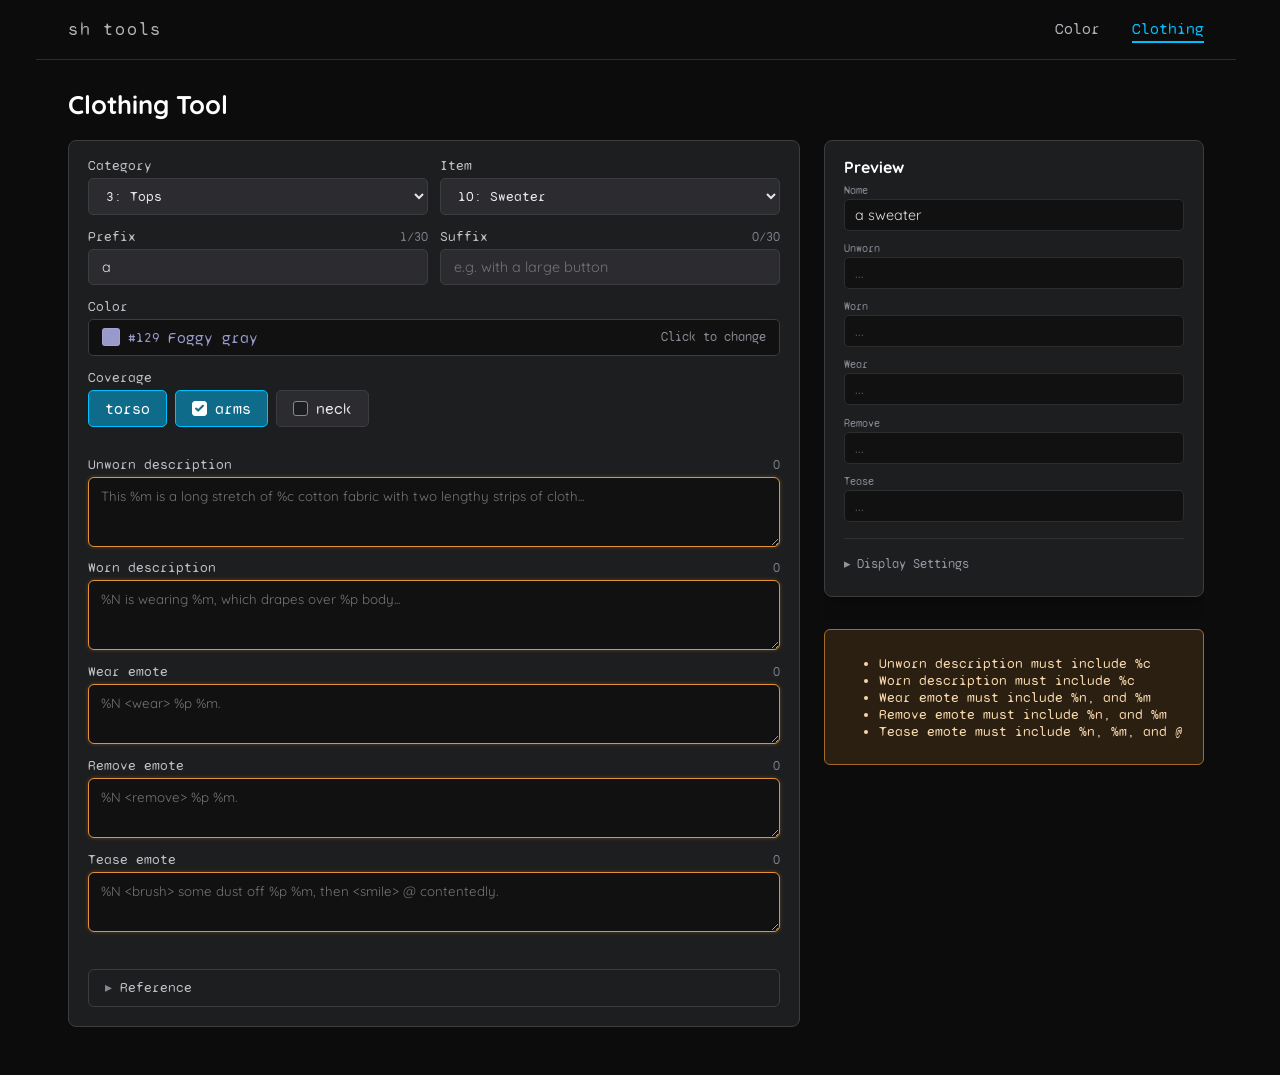
==== clothing.html @ eb810c5c "add clothing tool" ====
<!DOCTYPE html>
<html lang="en">
<head>
  <meta charset="UTF-8">
  <title>SH Clothing Tool</title>
  <link rel="preconnect" href="https://fonts.googleapis.com">
  <link rel="preconnect" href="https://fonts.gstatic.com" crossorigin>
  <link rel="stylesheet" href="https://fonts.googleapis.com/css2?family=Syne+Mono&display=swap">
  <link rel="stylesheet" href="https://fonts.googleapis.com/css2?family=Quicksand&display=swap">
  <link rel="stylesheet" href="style.css">
</head>
<body class="page-clothing">

<header class="site-header">
  <div class="site-brand">sh tools</div>
  <nav class="site-nav" aria-label="Tools">
    <a href="index.html" class="nav-link">Color</a>
    <a href="clothing.html" class="nav-link active" aria-current="page">Clothing</a>
  </nav>
</header>

<div class="card">
  <div class="card-header">
    <h1>Clothing Tool</h1>
  </div>

  <div class="workspace">
    <section class="design-card">
      <div class="field-grid">
        <div class="field">
          <label for="categoryPicker">Category</label>
          <select id="categoryPicker"></select>
        </div>
        <div class="field">
          <label for="itemPicker">Item</label>
          <select id="itemPicker"></select>
        </div>
      </div>

      <div id="designPanel" hidden>
        <div class="field-grid">
          <div class="field">
            <div class="field-header">
              <label for="prefix">Prefix</label>
              <span class="char-count" data-for="prefix">0/30</span>
            </div>
            <input id="prefix" type="text" placeholder="e.g. a cotton">
          </div>
          <div class="field">
            <div class="field-header">
              <label for="suffix">Suffix</label>
              <span class="char-count" data-for="suffix">0/30</span>
            </div>
            <input id="suffix" type="text" placeholder="e.g. with a large button">
          </div>
        </div>

        <div class="field">
          <label for="colorCurrent">Color</label>
          <button type="button" id="colorCurrent" class="color-current" aria-expanded="false" aria-controls="colorGrid">
            <span class="color-swatch" id="colorCurrentSwatch"></span>
            <span id="colorCurrentNum" class="color-num"></span>
            <span id="colorCurrentName">(pick a color)</span>
            <span class="change-text" aria-hidden="true">Click to change</span>
          </button>
          <div id="colorGrid" class="color-grid is-hidden"></div>
        </div>

        <div id="coverageBlock" class="field" hidden>
          <label>Coverage</label>
          <div id="coverageList" class="coverage-list"></div>
        </div>

        <div class="field">
          <div class="field-header">
            <label for="unwornDesc">Unworn description</label>
            <span class="char-count" data-for="unwornDesc">0</span>
          </div>
          <textarea id="unwornDesc" rows="3" placeholder="This %m is a long stretch of %c cotton fabric with two lengthy strips of cloth..."></textarea>
        </div>
        <div class="field">
          <div class="field-header">
            <label for="wornDesc">Worn description</label>
            <span class="char-count" data-for="wornDesc">0</span>
          </div>
          <textarea id="wornDesc" rows="3" placeholder="%N is wearing %m, which drapes over %p body..."></textarea>
        </div>

        <div class="field">
          <div class="field-header">
            <label for="wearEmote">Wear emote</label>
            <span class="char-count" data-for="wearEmote">0</span>
          </div>
          <textarea id="wearEmote" rows="2" placeholder="%N <wear> %p %m."></textarea>
        </div>
        <div class="field">
          <div class="field-header">
            <label for="removeEmote">Remove emote</label>
            <span class="char-count" data-for="removeEmote">0</span>
          </div>
          <textarea id="removeEmote" rows="2" placeholder="%N <remove> %p %m."></textarea>
        </div>
        <div class="field">
          <div class="field-header">
            <label for="teaseEmote">Tease emote</label>
            <span class="char-count" data-for="teaseEmote">0</span>
          </div>
          <textarea id="teaseEmote" rows="2" placeholder="%N <brush> some dust off %p %m, then <smile> @ contentedly."></textarea>
        </div>

        <details class="token-ref">
          <summary>Reference</summary>
          <ul>
            <li><code>%c</code> - selected color name</li>
            <li><code>%m</code> - item name with article stripped</li>
            <li><code>%n</code> - wearer name</li>
            <li><code>%s</code> - subject: she / he / they</li>
            <li><code>%p</code> - possessive: her / his / their</li>
            <li><code>%t</code> - possessive noun: hers / his / theirs</li>
            <li><code>%o</code> - oblique: her / him / them</li>
            <li><code>%r</code> - reflexive: herself / himself / themself</li>
            <li><code>&lt;verb&gt;</code> - conjugated verb, write in I-form, e.g. <code>&lt;wear&gt;</code> -> "wears"</li>
            <li><code>@</code> - "at &lt;character&gt;" when directed at another character</li>
          </ul>
        </details>
      </div>
    </section>

    <div class="preview-column">
      <aside id="previewPanel" class="preview-card" hidden>
        <h3>Preview</h3>

        <div class="preview-section">
          <div class="preview-label">Name</div>
          <div id="previewName" class="preview-line"></div>
        </div>

        <div class="preview-section">
          <div class="preview-label">Unworn</div>
          <div id="previewUnworn" class="preview-line"></div>
        </div>

        <div class="preview-section">
          <div class="preview-label">Worn</div>
          <div id="previewWorn" class="preview-line"></div>
        </div>

        <div class="preview-section">
          <div class="preview-label">Wear</div>
          <div id="previewWear" class="preview-line"></div>
        </div>

        <div class="preview-section">
          <div class="preview-label">Remove</div>
          <div id="previewRemove" class="preview-line"></div>
        </div>

        <div class="preview-section">
          <div class="preview-label">Tease</div>
          <div id="previewTease" class="preview-line"></div>
        </div>

        <details class="render-as">
          <summary>Display Settings</summary>
          <div class="render-as-body">
            <div class="field">
              <div class="mode-switch perspective-switch" role="radiogroup" aria-label="Perspective">
                <button type="button" class="mode-btn active" data-perspective="third" aria-pressed="true">3rd person</button>
                <button type="button" class="mode-btn" data-perspective="first" aria-pressed="false">1st person</button>
              </div>
            </div>
            <div class="field">
              <input id="wearerName" type="text" placeholder="Primrose">
            </div>
            <div class="field">
              <select id="wearerPronouns">
                <option value="she" selected>she / her</option>
                <option value="he">he / him</option>
                <option value="they">they / them</option>
              </select>
            </div>
            <label class="check-pill render-as-check">
              <input type="checkbox" id="teaseTargetEnabled">
              Tease @ Character
            </label>
          </div>
        </details>
      </aside>
      <div id="validation" class="validation"></div>
    </div>
  </div>

</div>

<script src="clothing.js"></script>
</body>
</html>
---- style.css ----
html {
  /* Reserve scrollbar gutter so toggling gradient mode (which may add a
     vertical scrollbar) doesn't shift the centered card horizontally. */
  scrollbar-gutter: stable;
}

body {
  background: hsl(230deg, 5%, 5%);
  color: hsl(230deg, 5%, 80%);
  font-family: Quicksand, sans-serif;
  padding: 0;
  margin: 0;
  height: 100%;
  width: 100%;
}

* {
  box-sizing: border-box;
}

h1, h2, h3, h4 {
  color: white;
  margin-bottom: 0;
}

h1 {
  font-size: 1.6rem;
  margin-top: 0.5rem;
}

h3 {
  margin-top: 1.5rem;
  margin-bottom: 0.4rem;
  font-size: 1rem;
}

.hint {
  color: hsl(230deg, 5%, 55%);
  font-size: 0.8rem;
}

.card {
  width: 1200px;
  max-width: 95%;
  min-height: 90vh;
  margin: 0 auto;
  padding: 1.5rem 2rem 3rem;
  border-radius: 5px;
  background: hsl(230deg, 5%, 15%);
  border-top: 1px solid #3b3d3f;
  box-shadow: 0 2px 3px rgb(10 10 10 / 10%), 0 0 0 1px rgb(10 10 10 / 10%);
}

body.page-clothing .card {
  background: transparent;
  border-top: none;
  box-shadow: none;
}

.card-header {
  display: flex;
  align-items: center;
  justify-content: space-between;
  gap: 1rem;
  margin-bottom: 0.5rem;
  min-height: 2.5rem;
}

.card-header h1 {
  margin: 0;
}

.history-controls {
  display: inline-flex;
  gap: 6px;
}

.site-header {
  display: flex;
  align-items: center;
  justify-content: space-between;
  max-width: 1200px;
  margin: 0 auto;
  padding: 1rem 2rem;
  border-bottom: 1px solid hsl(230deg, 5%, 18%);
}

.site-brand {
  font-family: "Syne Mono", monospace;
  font-size: 1.1rem;
  color: hsl(230deg, 5%, 70%);
  letter-spacing: 0.1em;
}

.site-nav {
  display: flex;
  gap: 2rem;
}

.nav-link {
  font-family: "Syne Mono", monospace;
  font-size: 1rem;
  color: hsl(230deg, 5%, 70%);
  text-decoration: none;
  padding: 0.2rem 0;
  border-bottom: 2px solid transparent;
  transition: color 0.2s ease, border-color 0.2s ease;
}

.nav-link:hover {
  color: white;
}

.nav-link.active {
  color: deepskyblue;
  border-bottom-color: deepskyblue;
}

@media screen and (max-width: 700px) {
  .site-header {
    padding: 0.8rem 1rem;
  }
  .site-nav {
    gap: 1.2rem;
  }
}

.mode-switch {
  display: inline-flex;
  border: 1px solid #3b3d3f;
  border-radius: 8px;
  padding: 3px;
  gap: 2px;
  margin: 0.3rem 0 1rem;
}

.mode-btn {
  background: transparent;
  border: 0;
  padding: 8px 22px;
  border-radius: 6px;
  font-family: "Syne Mono", monospace;
  font-size: 1rem;
  color: hsl(230deg, 5%, 65%);
  cursor: pointer;
  transition: background 0.2s ease, color 0.2s ease;
}

.mode-btn:hover {
  color: white;
  background: hsl(230deg, 5%, 18%);
}

.mode-btn.active {
  background: hsl(230deg, 5%, 22%);
  color: deepskyblue;
  box-shadow: inset 0 -2px 0 deepskyblue;
}

.mode-btn.active:hover {
  color: deepskyblue;
}

.palette-header {
  display: flex;
  align-items: center;
  justify-content: space-between;
  gap: 12px;
  margin: 0 0 0.4rem;
}

.palette-header h3 {
  margin: 0;
}

#paletteGrid {
  display: flex;
  flex-wrap: nowrap;
  gap: 10px;
  margin-bottom: 15px;
  padding: 10px;
  background: #111;
  border-radius: 8px;
  border: 1px solid #3b3d3f;
}

.palette-block {
  flex: 1 1 0;
  min-width: 0;
  display: grid;
  grid-template-columns: repeat(6, 1fr);
  gap: 3px;
}

.palette-cell {
  position: relative;
  aspect-ratio: 1;
  min-width: 0;
  cursor: pointer;
  border: 2px solid transparent;
  border-radius: 3px;
  overflow: hidden;
  user-select: none;
  transition: transform 0.1s ease, border-color 0.1s ease;
}

.palette-cell.empty {
  cursor: default;
  pointer-events: none;
  background: transparent;
}

.palette-cell .swatch {
  position: absolute;
  inset: 0;
  border-radius: 1px;
}

.palette-cell .code,
.palette-cell .name {
  display: none;
}

#paletteGrid:not(.show-names) .palette-cell:hover:not(.empty) {
  transform: scale(1.2);
  z-index: 1;
}

.palette-cell.in-gradient {
  border-color: deepskyblue;
  box-shadow: 0 0 6px hsl(195deg, 100%, 50%, 0.5);
}

.position-badge {
  display: none;
  position: absolute;
  top: -2px;
  right: -2px;
  font-family: "Syne Mono", monospace;
  font-size: 9px;
  line-height: 1.2;
  color: #000;
  background: deepskyblue;
  padding: 0 3px;
  border-radius: 6px;
  box-shadow: 0 0 4px hsl(195deg, 100%, 50%, 0.6);
  pointer-events: none;
  z-index: 3;
  max-width: 100%;
  overflow: hidden;
  text-overflow: ellipsis;
  white-space: nowrap;
}

.palette-cell.in-gradient .position-badge {
  display: inline-block;
}

.palette-cell.is-current {
  border-color: #fff;
  box-shadow: 0 0 6px rgba(255, 255, 255, 0.6);
}

.palette-cell.is-brush {
  border-color: #FFBF27;
  box-shadow: 0 0 6px rgba(255, 191, 39, 0.7);
}

.palette-cell.in-gradient.is-current {
  border-color: deepskyblue;
  box-shadow: 0 0 0 1px #fff, 0 0 6px hsl(195deg, 100%, 50%, 0.5);
}

#paletteGrid.show-names {
  flex-direction: column;
  flex-wrap: nowrap;
}

#paletteGrid.show-names .palette-block {
  flex: 0 0 auto;
  width: 100%;
  grid-template-columns: repeat(6, minmax(0, 1fr));
  grid-auto-rows: auto;
  gap: 2px;
}

#paletteGrid.show-names .palette-cell {
  position: static;
  aspect-ratio: auto;
  display: flex;
  align-items: center;
  gap: 6px;
  padding: 3px 6px;
  border: 1px solid transparent;
  border-radius: 3px;
  min-width: 0;
  white-space: nowrap;
  overflow: hidden;
  transition: background 0.1s ease, border-color 0.1s ease;
}

#paletteGrid.show-names .palette-cell:hover:not(.empty) {
  background: hsl(230deg, 5%, 18%);
}

#paletteGrid.show-names .palette-cell.in-gradient {
  background: hsl(195deg, 60%, 15%);
  border-color: deepskyblue;
  box-shadow: none;
}

#paletteGrid.show-names .palette-cell.is-current {
  background: hsl(230deg, 5%, 22%);
  border-color: #fff;
  box-shadow: none;
}

#paletteGrid.show-names .palette-cell.is-brush {
  background: hsl(48deg, 60%, 18%);
  border-color: #FFBF27;
  box-shadow: none;
}

#paletteGrid.show-names .palette-cell.in-gradient.is-current {
  background: hsl(195deg, 60%, 18%);
  border-color: deepskyblue;
  box-shadow: inset 0 0 0 1px #fff;
}

#paletteGrid.show-names .position-badge {
  position: static;
  font-size: 0.7rem;
  padding: 0 4px;
  border-radius: 3px;
  flex: 0 0 auto;
}

#paletteGrid.show-names .palette-cell .swatch {
  position: static;
  width: 12px;
  height: 12px;
  flex: 0 0 12px;
  border-radius: 2px;
  border: 1px solid rgba(255, 255, 255, 0.1);
}

#paletteGrid.show-names .palette-cell .code {
  display: inline;
  font-family: Quicksand, sans-serif;
  font-size: 0.8rem;
  flex: 0 0 auto;
}

#paletteGrid.show-names .palette-cell .name {
  display: inline;
  font-size: 0.7rem;
  overflow: hidden;
  text-overflow: ellipsis;
  flex: 1 1 auto;
  min-width: 0;
}

@media screen and (max-width: 900px) {
  #paletteGrid:not(.show-names) {
    flex-wrap: wrap;
  }
  #paletteGrid:not(.show-names) .palette-block {
    flex: 0 0 auto;
    grid-template-columns: repeat(6, 24px);
  }
  #paletteGrid:not(.show-names) .palette-cell {
    aspect-ratio: 1;
  }
  #paletteGrid.show-names .palette-cell .name {
    display: none;
  }
}

.controls {
  display: flex;
  gap: 10px;
  margin: 10px 0;
  flex-wrap: wrap;
  align-items: center;
}

button {
  padding: 0.5rem 1rem;
  background: hsl(230deg, 5%, 18%);
  color: hsl(230deg, 5%, 90%);
  border: 1px solid #3b3d3f;
  border-radius: 5px;
  font-family: "Syne Mono", monospace;
  font-size: 1rem;
  cursor: pointer;
  transition: background 0.2s ease, color 0.2s ease, border-color 0.2s ease;
}

button:hover:not(:disabled) {
  background: hsl(230deg, 5%, 25%);
  color: white;
}

button:focus-visible {
  outline: 1px solid hsl(230deg, 5%, 90%);
}

button:disabled {
  opacity: 0.4;
  cursor: not-allowed;
}

select {
  padding: 0.5rem 1rem;
  background: #494950;
  color: hsl(230deg, 5%, 90%);
  border: 0;
  border-radius: 5px;
  font-family: "Syne Mono", monospace;
  font-size: 1rem;
  cursor: pointer;
  transition: background 0.2s ease;
}

select:hover {
  background: hsl(230deg, 5%, 35%);
}

select:focus-visible {
  outline: 1px solid hsl(230deg, 5%, 90%);
}

select:focus {
  outline: none;
  box-shadow: 0 0 0 1px deepskyblue, 0 0 6px deepskyblue;
  background-color: hsl(230deg, 5%, 25%);
  color: white;
}

.toggle-switch {
  display: inline-flex;
  align-items: center;
  gap: 10px;
  cursor: pointer;
  user-select: none;
  font-family: Quicksand, sans-serif;
  font-size: 1rem;
  color: hsl(230deg, 5%, 75%);
}

.toggle-switch input[type="checkbox"] {
  position: absolute;
  opacity: 0;
  width: 0;
  height: 0;
  pointer-events: none;
}

.toggle-track {
  position: relative;
  display: inline-block;
  width: 36px;
  height: 18px;
  background: hsl(230deg, 5%, 22%);
  border: 1px solid #3b3d3f;
  border-radius: 18px;
  transition: background 0.2s ease, border-color 0.2s ease;
  flex: 0 0 36px;
}

.toggle-thumb {
  position: absolute;
  top: 1px;
  left: 1px;
  width: 14px;
  height: 14px;
  background: hsl(230deg, 5%, 70%);
  border-radius: 50%;
  transition: transform 0.2s ease, background 0.2s ease;
}

.toggle-switch input:checked ~ .toggle-track {
  background: hsl(195deg, 80%, 35%);
  border-color: deepskyblue;
}

.toggle-switch input:checked ~ .toggle-track .toggle-thumb {
  transform: translateX(17px);
  background: #fff;
}

.toggle-switch input:focus-visible ~ .toggle-track {
  box-shadow: 0 0 0 2px hsl(195deg, 100%, 50%, 0.4);
}

.toggle-switch input:checked ~ .toggle-text {
  color: white;
}

.btn-primary {
  background: hsl(195deg, 80%, 30%);
  color: white;
  border-color: deepskyblue;
}

.btn-primary:hover:not(:disabled) {
  background: hsl(195deg, 90%, 38%);
  color: white;
  border-color: deepskyblue;
}

.editor-actions {
  margin-top: 0.4rem;
  justify-content: flex-end;
}

.controls-end {
  justify-content: flex-end;
}

textarea {
  width: 100%;
  min-height: 60px;
  resize: vertical;
  background: #111;
  color: hsl(230deg, 5%, 90%);
  padding: 10px 12px;
  border: 1px solid #3b3d3f;
  border-radius: 6px;
  white-space: pre-wrap;
  word-break: break-word;
  font-family: Quicksand, sans-serif;
  box-sizing: border-box;
}

textarea:focus {
  outline: none;
  border-color: deepskyblue;
  box-shadow: 0 0 6px hsl(195deg, 100%, 50%, 0.4);
}

#rawOutput {
  min-height: 90px;
  resize: none;
  overflow: hidden;
}

#editor {
  min-height: 130px;
  background: #111;
  color: hsl(230deg, 5%, 90%);
  padding: 14px 16px;
  border: 1px solid #3b3d3f;
  border-radius: 6px;
  white-space: pre-wrap;
  word-break: break-word;
  font-family: Quicksand, sans-serif;
  line-height: 1.5;
  outline: none;
  box-sizing: border-box;
  margin-bottom: 8px;
  transition: border-color 0.2s ease, box-shadow 0.2s ease;
}

#editor:focus {
  border-color: deepskyblue;
  box-shadow: 0 0 8px hsl(195deg, 100%, 50%, 0.4);
}

#editor:empty::before {
  content: attr(data-placeholder);
  color: hsl(230deg, 5%, 40%);
  pointer-events: none;
}

#editor ::selection,
#editor::selection {
  background: hsla(195, 100%, 55%, 0.3);
  color: inherit;
}

#editor:not(:focus) .selection-mark {
  background: hsla(195, 100%, 55%, 0.3);
}

#stops {
  display: flex;
  align-items: center;
  gap: 6px;
  flex-wrap: wrap;
  margin-bottom: 10px;
  min-height: 47px;
  padding: 8px;
  background: #111;
  border: 1px dashed #3b3d3f;
  border-radius: 6px;
}

.stop {
  padding: 6px 12px;
  border-radius: 4px;
  cursor: grab;
  font-size: 0.8rem;
  color: #000;
  font-family: "Syne Mono", monospace;
  user-select: none;
}

.stop:active {
  cursor: grabbing;
}

#gradientPreview {
  min-height: 32px;
  border: 1px solid #3b3d3f;
  border-radius: 6px;
  margin: 10px 0;
  background: #111;
}

#gradientPanel {
  border: 1px solid #3b3d3f;
  padding: 0.7rem 1rem 1rem;
  margin: 1rem 0;
  background: hsl(230deg, 5%, 12%);
  border-radius: 8px;
}

#gradientPanel h3 {
  margin: 0 0 0.3rem;
}

label[for="smoothnessInput"] {
  display: inline-flex;
  align-items: center;
  padding: 0.5rem 1rem;
  border: 1px solid #3b3d3f;
  border-right: 0;
  border-radius: 5px 0 0 5px;
  background: hsl(230deg, 5%, 18%);
  color: hsl(230deg, 5%, 90%);
  font-family: "Syne Mono", monospace;
  font-size: 1rem;
  margin-right: -10px;
  transition: background 0.2s ease, color 0.2s ease, border-color 0.2s ease;
}

#smoothnessInput {
  width: 64px;
  padding: 0.5rem 0.6rem;
  background: hsl(230deg, 5%, 18%);
  color: hsl(230deg, 5%, 90%);
  border: 1px solid #3b3d3f;
  border-radius: 0 5px 5px 0;
  font-family: "Syne Mono", monospace;
  font-size: 1rem;
  transition: background 0.2s ease, color 0.2s ease, border-color 0.2s ease;
}

#smoothnessInput:hover:not(:disabled),
label[for="smoothnessInput"]:has(+ #smoothnessInput:hover:not(:disabled)) {
  border-color: deepskyblue;
  background: hsl(230deg, 5%, 25%);
  color: white;
}

#smoothnessInput:focus {
  outline: none;
  border-color: deepskyblue;
  box-shadow: 0 0 6px hsl(195deg, 100%, 50%, 0.4);
}

#smoothnessInput:disabled {
  background: hsl(230deg, 5%, 12%);
  color: hsl(230deg, 5%, 40%);
  cursor: not-allowed;
  -moz-appearance: textfield;
  appearance: textfield;
}

#smoothnessInput:disabled::-webkit-inner-spin-button,
#smoothnessInput:disabled::-webkit-outer-spin-button {
  -webkit-appearance: none;
  margin: 0;
  display: none;
}

label[for="smoothnessInput"]:has(+ #smoothnessInput:disabled) {
  background: hsl(230deg, 5%, 12%);
  color: hsl(230deg, 5%, 40%);
  cursor: not-allowed;
}

label:has(> input[type="checkbox"]):not(.toggle-switch) {
  display: inline-flex;
  align-items: center;
  padding: 0.5rem 1rem;
  border-radius: 5px;
  border: 1px solid #3b3d3f;
  background: hsl(230deg, 5%, 18%);
  color: hsl(230deg, 5%, 90%);
  cursor: pointer;
  user-select: none;
  font-family: "Syne Mono", monospace;
  font-size: 1rem;
  transition: background 0.2s ease, color 0.2s ease, border-color 0.2s ease;
}

label:has(> input[type="checkbox"]):not(.toggle-switch)::before {
  content: "";
  display: inline-block;
  width: 13px;
  height: 13px;
  margin-right: 8px;
  border: 1px solid hsl(230deg, 5%, 55%);
  border-radius: 3px;
  background: hsl(230deg, 5%, 12%);
  background-repeat: no-repeat;
  background-position: center;
  background-size: 11px 11px;
  flex-shrink: 0;
  transition: background-color 0.2s ease, border-color 0.2s ease;
}

label:has(> input[type="checkbox"]:checked):not(.toggle-switch)::before {
  background-color: white;
  border-color: white;
  background-image: url("data:image/svg+xml,%3Csvg xmlns='http://www.w3.org/2000/svg' viewBox='0 0 16 16'%3E%3Cpath fill='none' stroke='%23146e8e' stroke-width='3' stroke-linecap='round' stroke-linejoin='round' d='M3 8l3 3 7-7'/%3E%3C/svg%3E");
}

label:has(> input[type="checkbox"]):not(.toggle-switch):hover:not(:has(> input:disabled)) {
  background: hsl(230deg, 5%, 25%);
  color: white;
}

label:has(> input[type="checkbox"]):not(.toggle-switch):hover:not(:has(> input:disabled))::before {
  border-color: deepskyblue;
}

label:has(> input[type="checkbox"]:checked):not(.toggle-switch) {
  background: hsl(195deg, 80%, 30%);
  color: white;
  border-color: deepskyblue;
}

label:has(> input[type="checkbox"]:checked):not(.toggle-switch):hover:not(:has(> input:disabled)) {
  background: hsl(195deg, 90%, 38%);
}

label:has(> input[type="checkbox"]:disabled):not(.toggle-switch) {
  opacity: 0.4;
  cursor: not-allowed;
}

label:has(> input[type="checkbox"]:focus-visible):not(.toggle-switch) {
  outline: 1px solid hsl(230deg, 5%, 90%);
}

label:not(.toggle-switch) > input[type="checkbox"] {
  position: absolute;
  opacity: 0;
  width: 0;
  height: 0;
  margin: 0;
  pointer-events: none;
}

label {
  cursor: pointer;
}

#rawCounter {
  margin: 6px 0;
  font-size: 0.8rem;
  color: hsl(230deg, 5%, 55%);
}

#rawCounterChars {
  margin-bottom: 0.4rem;
}

.output h3 {
  margin-top: 22px;
}

#flashHint {
  font-family: "Syne Mono", monospace !important;
}

::-webkit-scrollbar {
  height: 10px;
  width: 8px;
}

::-webkit-scrollbar-track {
  background: hsl(230deg, 5%, 40%);
}

::-webkit-scrollbar-thumb {
  background: hsl(230deg, 5%, 80%);
}

::-webkit-scrollbar-thumb:hover {
  background: hsl(230deg, 5%, 60%);
}

::-webkit-scrollbar-thumb:active {
  background: hsl(230deg, 5%, 60%);
}

@media screen and (max-width: 700px) {
  .card {
    padding: 1rem;
    max-width: 100%;
  }
  h1 {
    font-size: 1.3rem;
  }
}


.credits {
  text-align: center;
  padding: 1rem;
  font-size: 0.8rem;
  color: hsl(230deg, 5%, 50%);
}

.credits a {
  color: hsl(230deg, 5%, 75%);
  text-decoration: none;
  transition: color 0.2s ease;
}

.credits a:hover {
  color: deepskyblue;
}

.pickers {
  display: flex;
  gap: 16px;
  flex-wrap: wrap;
  margin: 1rem 0 1.2rem;
}

.picker-field {
  display: flex;
  flex-direction: column;
  gap: 4px;
  flex: 1 1 240px;
  min-width: 0;
}

.picker-field > label {
  font-size: 0.9rem;
  color: hsl(230deg, 5%, 75%);
  font-family: "Syne Mono", monospace;
  cursor: default;
}

.picker-field > select,
.picker-field > input[type="text"] {
  padding: 0.5rem 0.8rem;
  background: hsl(230deg, 5%, 18%);
  color: hsl(230deg, 5%, 90%);
  border: 1px solid #3b3d3f;
  border-radius: 5px;
  font-size: 0.9rem;
  width: 100%;
  box-sizing: border-box;
  transition: border-color 0.2s ease, box-shadow 0.2s ease;
}

.picker-field > select {
  font-family: "Syne Mono", monospace;
}

.picker-field > input[type="text"] {
  font-family: Quicksand, sans-serif;
}

.picker-field > select:focus,
.picker-field > input[type="text"]:focus {
  outline: none;
  border-color: deepskyblue;
  box-shadow: 0 0 6px hsl(195deg, 100%, 50%, 0.4);
}

.picker-field > select:disabled {
  opacity: 0.4;
  cursor: not-allowed;
}

.field-grid {
  display: grid;
  grid-template-columns: 1fr 1fr;
  gap: 12px;
}

@media screen and (max-width: 700px) {
  .field-grid {
    grid-template-columns: 1fr;
  }
}

.field {
  display: flex;
  flex-direction: column;
  gap: 4px;
}

.design-card {
  display: flex;
  flex-direction: column;
  gap: 0.8rem;
  padding: 1rem 1.2rem 1.2rem;
  border: 1px solid #3b3d3f;
  border-radius: 8px;
  background: hsl(230deg, 5%, 12%);
  min-width: 0;
}

#designPanel {
  display: flex;
  flex-direction: column;
  gap: 0.8rem;
}

#designPanel[hidden] {
  display: none;
}

.field > label,
.field-header > label {
  font-size: 0.9rem;
  color: hsl(230deg, 5%, 75%);
  font-family: "Syne Mono", monospace;
}

.field-header {
  display: flex;
  justify-content: space-between;
  align-items: baseline;
  gap: 1rem;
}

.char-count {
  font-family: "Syne Mono", monospace;
  font-size: 0.8rem;
  color: hsl(230deg, 5%, 50%);
  flex: 0 0 auto;
}

.char-count.over-limit {
  color: hsl(32deg, 75%, 60%);
}

.field > input[type="text"],
.field > select {
  padding: 0.5rem 0.8rem;
  background: hsl(230deg, 5%, 18%);
  color: hsl(230deg, 5%, 90%);
  border: 1px solid #3b3d3f;
  border-radius: 5px;
  font-size: 0.9rem;
  transition: border-color 0.2s ease, box-shadow 0.2s ease;
}

.field > input[type="text"] {
  font-family: Quicksand, sans-serif;
}

.field > select {
  font-family: "Syne Mono", monospace;
}

.field > select:disabled {
  opacity: 0.4;
  cursor: not-allowed;
}

.field > input[type="text"].field-error,
.field > select.field-error,
.field > textarea.field-error,
.field .color-current.field-error {
  border-color: hsl(32deg, 75%, 55%);
  box-shadow: 0 0 4px hsl(32deg, 75%, 55%, 0.3);
}

.field > input[type="text"].field-error:focus,
.field > textarea.field-error:focus,
.field .color-current.field-error:focus {
  border-color: hsl(35deg, 85%, 60%);
  box-shadow: 0 0 6px hsl(35deg, 85%, 60%, 0.5);
}

.field > input[type="text"]:focus {
  outline: none;
  border-color: deepskyblue;
  box-shadow: 0 0 6px hsl(195deg, 100%, 50%, 0.4);
}

#designPanel textarea {
  font-family: Quicksand, sans-serif;
  min-height: 60px;
}

.color-current {
  display: flex;
  align-items: center;
  gap: 8px;
  padding: 0.5rem 0.8rem;
  background: #111;
  color: hsl(230deg, 5%, 90%);
  border: 1px solid #3b3d3f;
  border-radius: 5px;
  font-family: "Syne Mono", monospace;
  font-size: 0.9rem;
  width: 100%;
  text-align: left;
  cursor: pointer;
  transition: border-color 0.2s ease, box-shadow 0.2s ease;
}

.color-current:hover:not(:disabled) {
  border-color: deepskyblue;
}

.color-current:focus-visible {
  outline: none;
  border-color: deepskyblue;
  box-shadow: 0 0 6px hsl(195deg, 100%, 50%, 0.4);
}

.color-current[aria-expanded="true"] {
  border-color: deepskyblue;
  border-bottom-color: transparent;
  border-bottom-left-radius: 0;
  border-bottom-right-radius: 0;
}

.color-current:disabled {
  opacity: 0.4;
  cursor: not-allowed;
}

.color-current .color-swatch {
  width: 18px;
  height: 18px;
  flex: 0 0 18px;
  border-radius: 3px;
  border: 1px solid rgba(255, 255, 255, 0.1);
  background: transparent;
}

.color-current .color-num {
  font-family: "Syne Mono", monospace;
  color: hsl(230deg, 5%, 55%);
  font-size: 0.85rem;
  flex: 0 0 auto;
  min-width: 2rem;
}

.color-current #colorCurrentName {
  flex: 1 1 auto;
  overflow: hidden;
  text-overflow: ellipsis;
  white-space: nowrap;
}

.color-current .change-text {
  flex: 0 0 auto;
  font-family: "Syne Mono", monospace;
  font-size: 0.8rem;
  color: hsl(230deg, 5%, 55%);
  white-space: nowrap;
  margin-left: auto;
}

.color-current[aria-expanded="true"] .change-text {
  font-size: 0;
}

.color-current[aria-expanded="true"] .change-text::before {
  content: "Click to close";
  font-size: 0.8rem;
}

.color-grid.is-hidden {
  display: none;
}

.color-grid:not(.is-hidden) {
  margin-top: -4px;
  margin-bottom: 1rem;
  border-color: deepskyblue;
  border-top: 0;
  border-top-left-radius: 0;
  border-top-right-radius: 0;
}

.color-swatch {
  display: inline-block;
  width: 24px;
  height: 24px;
  border-radius: 4px;
  border: 1px solid rgba(255, 255, 255, 0.1);
  flex: 0 0 24px;
  background: transparent;
}

#colorCurrentName {
  font-family: "Syne Mono", monospace;
  font-size: 1rem;
}

#colorCurrentNum {
  margin-left: auto;
  font-family: "Syne Mono", monospace;
}

.color-grid {
  column-width: 170px;
  column-gap: 10px;
  padding: 10px;
  background: #111;
  border: 1px solid #3b3d3f;
  border-radius: 6px;
  margin-bottom: 1rem;
}

.color-cell {
  display: flex;
  align-items: center;
  gap: 6px;
  padding: 3px 6px;
  border-radius: 3px;
  border: 1px solid transparent;
  cursor: pointer;
  user-select: none;
  font-family: "Syne Mono", monospace;
  font-size: 0.8rem;
  color: hsl(230deg, 5%, 85%);
  transition: background 0.1s ease, border-color 0.1s ease;
  min-width: 0;
  break-inside: avoid;
}

.color-cell:hover {
  border-color: hsl(230deg, 5%, 40%);
}

.color-cell.selected {
  border-color: deepskyblue;
  box-shadow: inset 0 0 0 1px deepskyblue;
}

.color-cell .swatch {
  width: 12px;
  height: 12px;
  flex: 0 0 12px;
  border-radius: 2px;
  border: 1px solid rgba(255, 255, 255, 0.1);
}

.color-cell .num {
  flex: 0 0 auto;
  color: hsl(230deg, 5%, 55%);
  min-width: 1.7rem;
  text-align: right;
}

.color-cell .name {
  flex: 1 1 auto;
  overflow: hidden;
  text-overflow: ellipsis;
  white-space: nowrap;
}

.coverage-list {
  display: flex;
  flex-wrap: wrap;
  gap: 8px;
  margin-bottom: 1rem;
}

.coverage-toggle {
  display: inline-flex;
  align-items: center;
  padding: 0.5rem 1rem;
  border-radius: 5px;
  border: 1px solid #3b3d3f;
  background: hsl(230deg, 5%, 18%);
  color: hsl(230deg, 5%, 90%);
  font-family: "Syne Mono", monospace;
  font-size: 1rem;
  cursor: pointer;
  user-select: none;
  transition: background 0.2s ease, color 0.2s ease, border-color 0.2s ease;
}

.coverage-toggle:hover:not(.is-mandatory) {
  background: hsl(230deg, 5%, 25%);
  color: white;
  border-color: deepskyblue;
}

.coverage-toggle:has(> input[type="checkbox"]:checked) {
  background: hsl(195deg, 80%, 30%);
  color: white;
  border-color: deepskyblue;
}

.coverage-toggle:has(> input[type="checkbox"]:checked):hover {
  background: hsl(195deg, 90%, 38%);
}

.coverage-toggle.is-mandatory {
  background: hsl(195deg, 80%, 30%);
  color: white;
  border-color: deepskyblue;
  cursor: default;
}

.coverage-toggle > input[type="checkbox"] {
  position: absolute;
  opacity: 0;
  width: 0;
  height: 0;
  margin: 0;
  pointer-events: none;
}

.token-ref {
  margin-top: 1.5rem;
  border: 1px solid #3b3d3f;
  border-radius: 6px;
  background: hsl(230deg, 5%, 12%);
}

.token-ref > summary {
  cursor: pointer;
  padding: 0.6rem 1rem;
  font-family: "Syne Mono", monospace;
  font-size: 0.9rem;
  color: hsl(230deg, 5%, 75%);
  list-style: none;
  user-select: none;
}

.token-ref > summary::-webkit-details-marker {
  display: none;
}

.token-ref > summary::before {
  content: "▸";
  display: inline-block;
  margin-right: 8px;
  transition: transform 0.2s ease;
  color: hsl(230deg, 5%, 55%);
}

.token-ref[open] > summary::before {
  transform: rotate(90deg);
}

.token-ref > summary:hover {
  color: white;
}

.token-ref > ul {
  margin: 0;
  padding: 0 1.2rem 0.8rem 2.2rem;
  font-size: 0.9rem;
  color: hsl(230deg, 5%, 80%);
  line-height: 1.6;
}

.token-ref > ul li {
  margin-bottom: 0.2rem;
}

.validation {
  margin-top: 1rem;
  padding: 10px 14px;
  border-radius: 6px;
  font-family: "Syne Mono", monospace;
  font-size: 0.9rem;
}

.validation:empty {
  display: none;
}

.validation.error {
  background: hsl(32deg, 40%, 12%);
  border: 1px solid hsl(32deg, 60%, 40%);
  color: hsl(35deg, 80%, 82%);
}

.validation.ok {
  background: hsl(140deg, 30%, 12%);
  border: 1px solid hsl(140deg, 50%, 30%);
  color: hsl(140deg, 50%, 80%);
}

.workspace {
  display: grid;
  grid-template-columns: minmax(0, 1fr) minmax(280px, 380px);
  gap: 1.5rem;
  margin-top: 1rem;
  align-items: start;
}

.preview-column {
  display: flex;
  flex-direction: column;
  gap: 1rem;
  min-width: 0;
  position: sticky;
  top: 1rem;
  max-height: calc(100vh - 2rem);
  overflow-y: auto;
}

@media (max-width: 900px) {
  .workspace {
    grid-template-columns: 1fr;
  }
  .preview-column {
    position: static;
    max-height: none;
    overflow-y: visible;
    margin-top: 1rem;
  }
}

#previewPanel {
  padding: 1rem 1.2rem 1.2rem;
  border: 1px solid #3b3d3f;
  border-radius: 8px;
  background: hsl(230deg, 5%, 12%);
}

.preview-card {
  box-shadow: 0 4px 18px rgba(0, 0, 0, 0.3);
}

.preview-card h3 {
  margin-top: 0;
}

.render-as {
  margin-top: 1rem;
  padding-top: 0.8rem;
  border-top: 1px solid hsl(230deg, 5%, 20%);
}

.render-as > summary {
  cursor: pointer;
  padding: 0.3rem 0;
  font-family: "Syne Mono", monospace;
  font-size: 0.8rem;
  color: hsl(230deg, 5%, 60%);
  list-style: none;
  user-select: none;
}

.render-as > summary::-webkit-details-marker {
  display: none;
}

.render-as > summary::before {
  content: "▸";
  display: inline-block;
  margin-right: 6px;
  transition: transform 0.2s ease;
}

.render-as[open] > summary::before {
  transform: rotate(90deg);
}

.render-as > summary:hover {
  color: white;
}

.render-as-body {
  display: flex;
  flex-direction: column;
  gap: 0.6rem;
  margin-top: 0.6rem;
}

.render-as-body .field > label {
  font-size: 0.75rem;
}

.render-as-check {
  align-self: flex-start;
}

.perspective-switch {
  display: flex;
  margin: 0;
}

.perspective-switch .mode-btn {
  flex: 1 1 0;
  padding: 0.5rem 0.8rem;
}

.check-pill {
  display: inline-flex;
  align-items: center;
  padding: 0.5rem 1rem;
  border-radius: 5px;
  border: 1px solid #3b3d3f;
  background: hsl(230deg, 5%, 18%);
  color: hsl(230deg, 5%, 90%);
  font-family: "Syne Mono", monospace;
  font-size: 1rem;
  cursor: pointer;
  user-select: none;
  transition: background 0.2s ease, color 0.2s ease, border-color 0.2s ease;
}

.check-pill::before {
  content: "";
  display: inline-block;
  width: 13px;
  height: 13px;
  margin-right: 8px;
  border: 1px solid hsl(230deg, 5%, 55%);
  border-radius: 3px;
  background: hsl(230deg, 5%, 12%);
  background-repeat: no-repeat;
  background-position: center;
  background-size: 11px 11px;
  flex-shrink: 0;
  transition: background-color 0.2s ease, border-color 0.2s ease;
}

.check-pill:has(> input[type="checkbox"]:checked) {
  background: hsl(195deg, 80%, 30%);
  color: white;
  border-color: deepskyblue;
}

.check-pill:has(> input[type="checkbox"]:checked):hover {
  background: hsl(195deg, 90%, 38%);
}

.check-pill:hover:not(:has(> input[type="checkbox"]:checked)) {
  background: hsl(230deg, 5%, 25%);
  color: white;
}

.check-pill:has(> input[type="checkbox"]:checked)::before {
  background-color: white;
  border-color: white;
  background-image: url("data:image/svg+xml,%3Csvg xmlns='http://www.w3.org/2000/svg' viewBox='0 0 16 16'%3E%3Cpath fill='none' stroke='%23146e8e' stroke-width='3' stroke-linecap='round' stroke-linejoin='round' d='M3 8l3 3 7-7'/%3E%3C/svg%3E");
}

.check-pill > input[type="checkbox"] {
  position: absolute;
  opacity: 0;
  width: 0;
  height: 0;
  margin: 0;
  pointer-events: none;
}

.preview-card .preview-section {
  margin-bottom: 0.7rem;
}

.preview-card .preview-label {
  font-size: 0.7rem;
  margin-bottom: 2px;
}

.preview-card .preview-line {
  padding: 6px 10px;
  font-size: 0.9rem;
}

.preview-section {
  margin-bottom: 10px;
}

.preview-label {
  font-family: "Syne Mono", monospace;
  font-size: 0.8rem;
  color: hsl(230deg, 5%, 55%);
  margin-bottom: 3px;
}

.preview-line {
  background: #111;
  border: 1px solid #2b2d2f;
  border-radius: 5px;
  padding: 8px 12px;
  font-family: Quicksand, sans-serif;
  color: hsl(230deg, 5%, 88%);
  white-space: pre-wrap;
  word-break: break-word;
  min-height: 1.4rem;
}

.preview-line:empty::before {
  content: "...";
  color: hsl(230deg, 5%, 40%);
}

.preview-line .token-bad {
  color: hsl(0deg, 70%, 65%);
  background: hsl(0deg, 50%, 18%);
  padding: 1px 4px;
  border-radius: 3px;
}

.preview-line .verb {
  color: hsl(48deg, 80%, 75%);
}

.preview-line .pronoun {
  color: hsl(195deg, 70%, 70%);
}

.preview-line .name-token {
  color: hsl(280deg, 60%, 80%);
}

.preview-line .wearer-token {
  color: hsl(140deg, 55%, 72%);
}

.preview-line .target-token {
  color: hsl(20deg, 75%, 72%);
}

.preview-line .color-token {
  font-weight: 500;
}

.output-actions {
  display: flex;
  align-items: center;
  gap: 12px;
  margin-bottom: 8px;
  flex-wrap: wrap;
}

#designPanel h3:first-of-type {
  margin-top: 0.5rem;
}

code {
  background: hsl(230deg, 5%, 22%);
  padding: 1px 4px;
  border-radius: 3px;
  font-family: "Syne Mono", monospace;
  font-size: 0.9em;
}
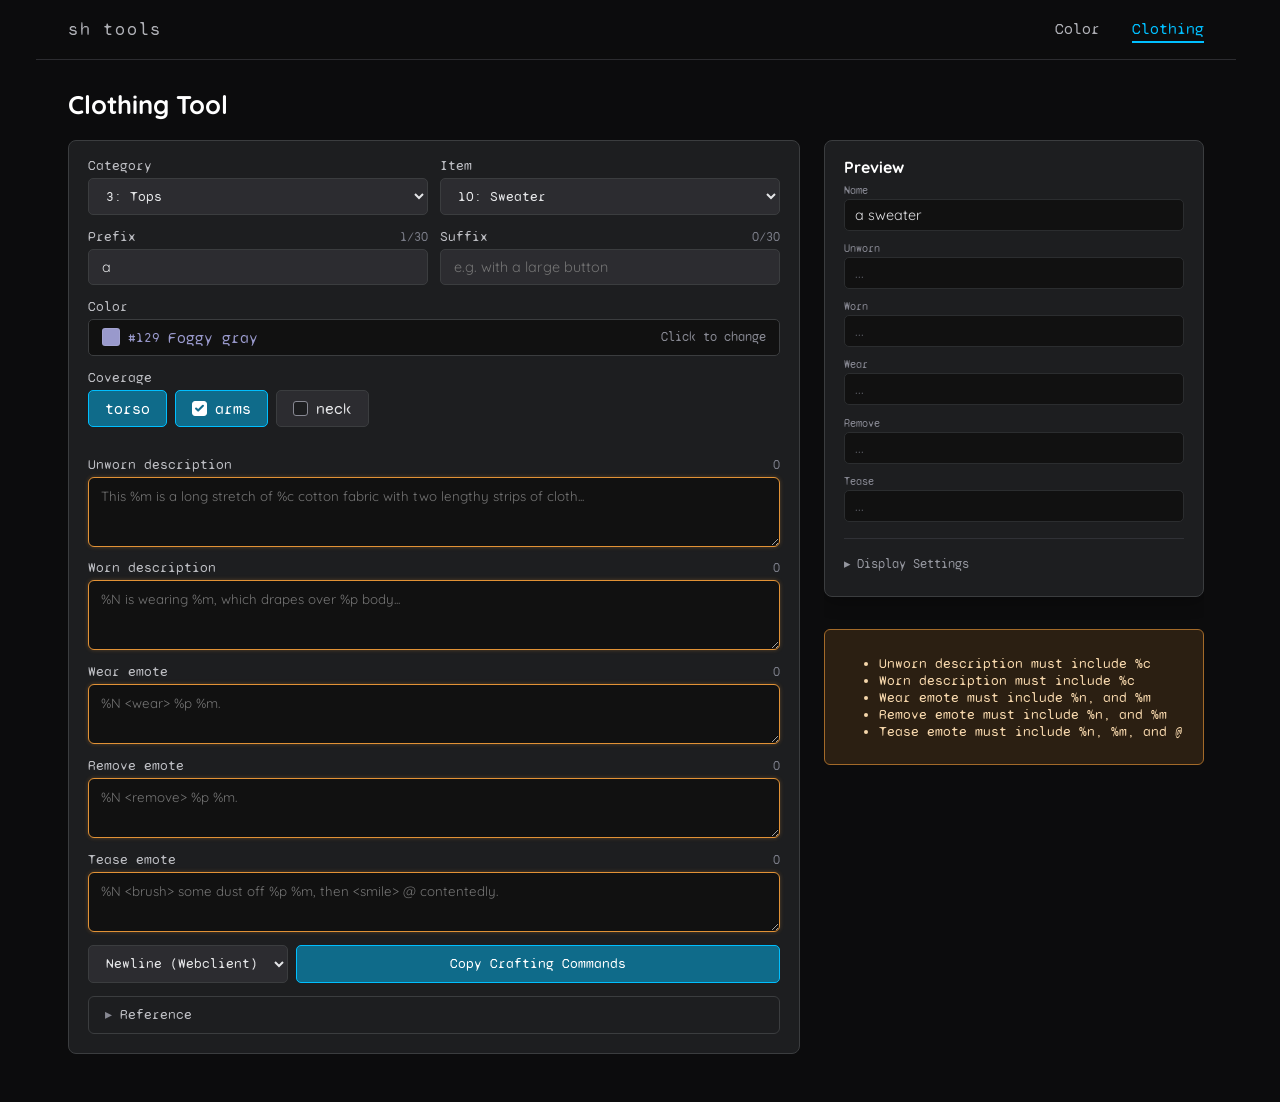
==== commit 56d55837: "add copy commands button" ====
--- a/clothing.html
+++ b/clothing.html
@@ -3,6 +3,26 @@
 <head>
   <meta charset="UTF-8">
   <title>SH Clothing Tool</title>
+
+  <meta name="description" content="do clothes for silent heaven :)">
+  <meta name="theme-color" content="#00bfff">
+
+  <meta property="og:type" content="website">
+  <meta property="og:site_name" content="sh tools">
+  <meta property="og:title" content="Clothing Tool">
+  <meta property="og:description" content="do clothes for silent heaven :)">
+  <meta property="og:url" content="https://colors.glorbo.space/clothing.html">
+  <meta property="og:locale" content="en_US">
+  <meta property="og:image" content="https://colors.glorbo.space/clothes.png">
+  <meta property="og:image:width" content="1200">
+  <meta property="og:image:height" content="630">
+  <meta property="og:image:alt" content="Silent Heaven Clothing Tool">
+
+  <meta name="twitter:card" content="summary_large_image">
+  <meta name="twitter:title" content="Silent Heaven Clothing Tool">
+  <meta name="twitter:description" content="do clothes for silent heaven :)">
+  <meta name="twitter:image" content="https://colors.glorbo.space/clothes.png">
+
   <link rel="preconnect" href="https://fonts.googleapis.com">
   <link rel="preconnect" href="https://fonts.gstatic.com" crossorigin>
   <link rel="stylesheet" href="https://fonts.googleapis.com/css2?family=Syne+Mono&display=swap">
@@ -106,6 +126,14 @@
             <span class="char-count" data-for="teaseEmote">0</span>
           </div>
           <textarea id="teaseEmote" rows="2" placeholder="%N <brush> some dust off %p %m, then <smile> @ contentedly."></textarea>
+        </div>
+
+        <div class="copy-row">
+          <select id="copySeparator" aria-label="Command separator">
+            <option value="newline" selected>Newline (Webclient)</option>
+            <option value="mudlet">;; (Mudlet)</option>
+          </select>
+          <button type="button" id="copyCommandsBtn" class="btn-copy-commands">Copy Crafting Commands</button>
         </div>
 
         <details class="token-ref">
--- a/style.css
+++ b/style.css
@@ -1232,7 +1232,6 @@
 }
 
 .token-ref {
-  margin-top: 1.5rem;
   border: 1px solid #3b3d3f;
   border-radius: 6px;
   background: hsl(230deg, 5%, 12%);
@@ -1321,6 +1320,52 @@
   top: 1rem;
   max-height: calc(100vh - 2rem);
   overflow-y: auto;
+}
+
+.copy-row {
+  display: flex;
+  gap: 0.5rem;
+  align-items: stretch;
+}
+
+.copy-row > select {
+  padding: 0.5rem 0.8rem;
+  background: hsl(230deg, 5%, 18%);
+  color: hsl(230deg, 5%, 90%);
+  border: 1px solid #3b3d3f;
+  border-radius: 5px;
+  font-family: "Syne Mono", monospace;
+  font-size: 0.9rem;
+  cursor: pointer;
+  flex: 0 0 auto;
+}
+
+.copy-row > select:focus {
+  outline: none;
+  border-color: deepskyblue;
+  box-shadow: 0 0 6px hsl(195deg, 100%, 50%, 0.4);
+}
+
+.btn-copy-commands {
+  background: hsl(195deg, 80%, 30%);
+  color: white;
+  border: 1px solid deepskyblue;
+  padding: 0.6rem 1rem;
+  border-radius: 5px;
+  font-family: "Syne Mono", monospace;
+  font-size: 0.9rem;
+  cursor: pointer;
+  transition: background 0.2s ease, border-color 0.2s ease;
+  flex: 1 1 auto;
+}
+
+.btn-copy-commands:hover {
+  background: hsl(195deg, 90%, 38%);
+}
+
+.btn-copy-commands:focus-visible {
+  outline: none;
+  box-shadow: 0 0 6px hsl(195deg, 100%, 50%, 0.5);
 }
 
 @media (max-width: 900px) {
